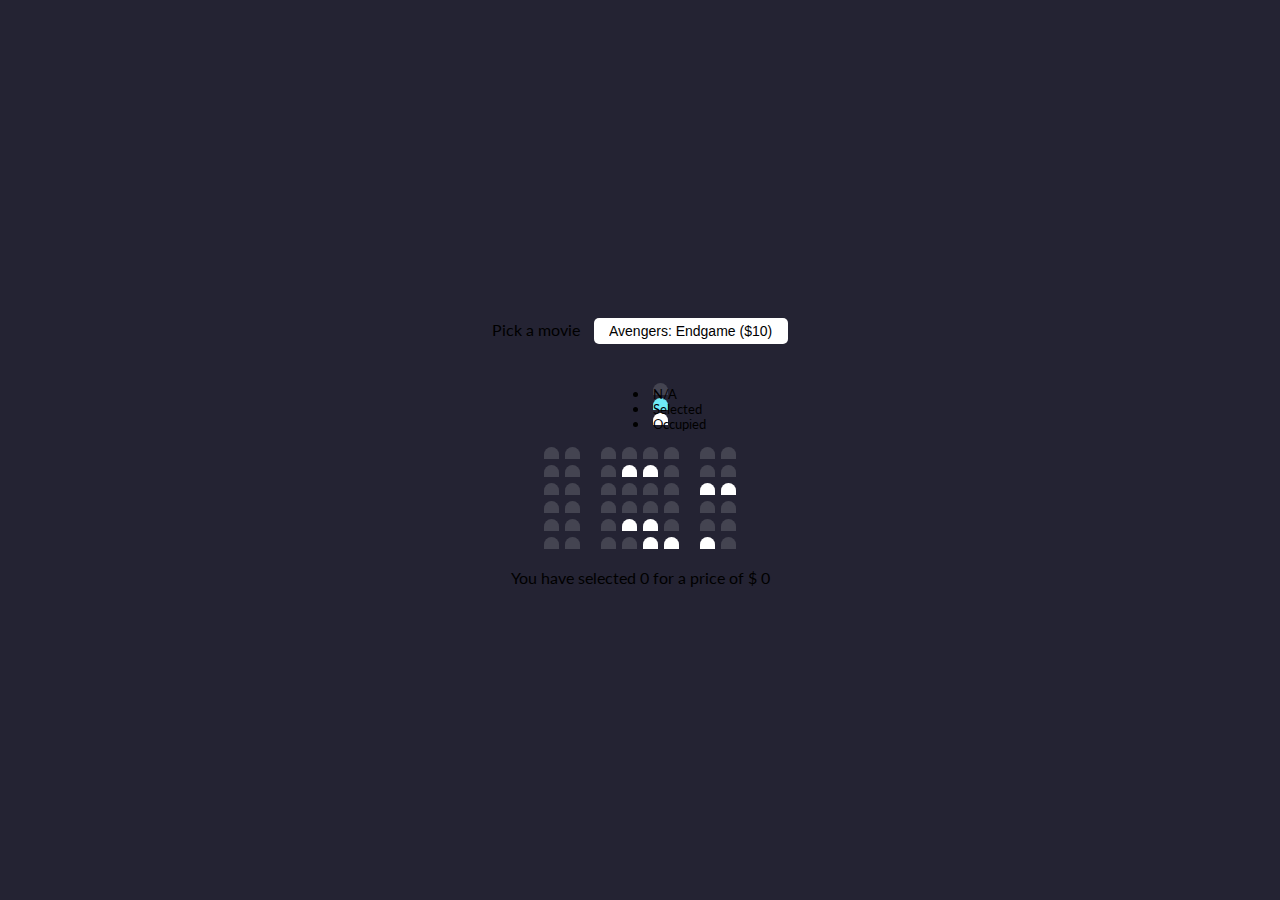
==== movie-seat-booking/index.html @ 5699d69d "20+ web projects with vanilla javascript" ====
<!DOCTYPE html>
<html lang="en">
<head>
    <meta charset="UTF-8">
    <meta name="viewport" content="width=device-width, initial-scale=1.0">
    <link rel="stylesheet" href="style.css">
    <title>Movie Seat Booking</title>
</head>
<body>
    <div class="movie-container">
        <label for="">Pick a movie</label>
        <select name="" id="movie">
            <option value="10">Avengers: Endgame ($10)</option>
            <option value="12">Joker ($12)</option>
            <option value="8">Toy Story 4 ($8)</option>
            <option value="9">The Lion King ($9)</option> 
        </select>
    </div>

    <ul class="showcase">
        <li>
            <div class="seat">
                <small>N/A</small>
            </div>
        </li>
        <li>
            <div class="seat selected">
                <small>Selected</small>
            </div>
        </li>
        <li>
            <div class="seat occupied">
                <small>Occupied</small>
            </div>
        </li>
    </ul>

    <div class="container">
        <div class="screen"></div>
        <div class="row">
            <div class="seat"></div>
            <div class="seat"></div>
            <div class="seat"></div>
            <div class="seat"></div>
            <div class="seat"></div>
            <div class="seat"></div>
            <div class="seat"></div>
            <div class="seat"></div>
        </div>
        <div class="row">
            <div class="seat"></div>
            <div class="seat"></div>
            <div class="seat"></div>
            <div class="seat occupied"></div>
            <div class="seat occupied"></div>
            <div class="seat"></div>
            <div class="seat"></div>
            <div class="seat"></div>
        </div>
        <div class="row">
            <div class="seat"></div>
            <div class="seat"></div>
            <div class="seat"></div>
            <div class="seat"></div>
            <div class="seat"></div>
            <div class="seat"></div>
            <div class="seat occupied"></div>
            <div class="seat occupied"></div>
        </div>
        <div class="row">
            <div class="seat"></div>
            <div class="seat"></div>
            <div class="seat"></div>
            <div class="seat"></div>
            <div class="seat"></div>
            <div class="seat"></div>
            <div class="seat"></div>
            <div class="seat"></div>
        </div>
        <div class="row">
            <div class="seat"></div>
            <div class="seat"></div>
            <div class="seat"></div>
            <div class="seat occupied"></div>
            <div class="seat occupied"></div>
            <div class="seat"></div>
            <div class="seat"></div>
            <div class="seat"></div>
        </div>
        <div class="row">
            <div class="seat"></div>
            <div class="seat"></div>
            <div class="seat"></div>
            <div class="seat"></div>
            <div class="seat occupied"></div>
            <div class="seat occupied"></div>
            <div class="seat occupied"></div>
            <div class="seat"></div>
        </div>
    </div>

    <p class="text">You have selected <span id="count">0</span> for a price of $ <span id="total">0</span></p>
    <script src="script.js"></script>
</body>
</html>
---- movie-seat-booking/style.css ----
@import url('https://fonts.googleapis.com/css2?family=Lato:ital,wght@0,100;0,300;0,400;0,700;0,900;1,100;1,300;1,400;1,700;1,900&display=swap');

* {
    box-sizing: border-box;

}

body{
    background-color: #242333;
    display: flex;
    flex-direction: column;
    align-items: center;
    justify-content: center;
    height: 100vh;
    font-family: 'Lato', sans-serif;
    margin: 0;

}

.movie-container {
    margin: 20px 0;
}

.movie-container select{
    background-color: #fff;
    border: 0;
    border-radius: 5px;
    font-size: 14px;
    margin-left: 10px;
    padding: 5px 15px 5px 15px;
    -moz-appearance: none;
    -webkit-appearance: none;
    appearance: none;

}

.seat {
    background-color: #444451;
    height: 12px;
    width: 15px;
    margin: 3px;
    border-top-left-radius: 10px;
    border-top-right-radius: 10px;
}

.seat.selected {
    background-color: #6feaf6;

}

.seat.occupied {
    background-color: #fff;
}

.seat:nth-of-type(2) {
    margin-right: 18px;
}
.seat:nth-last-of-type(2){
    margin-left: 18px;
}

.seat:not(.occupied):hover {
    cursor: pointer;
    transform: scale(1.2);
}

.showcase .seat:not(.occupied):hover {
    cursor: default;
    transform: scale(1.2);
}

.row {
    display: flex;
}
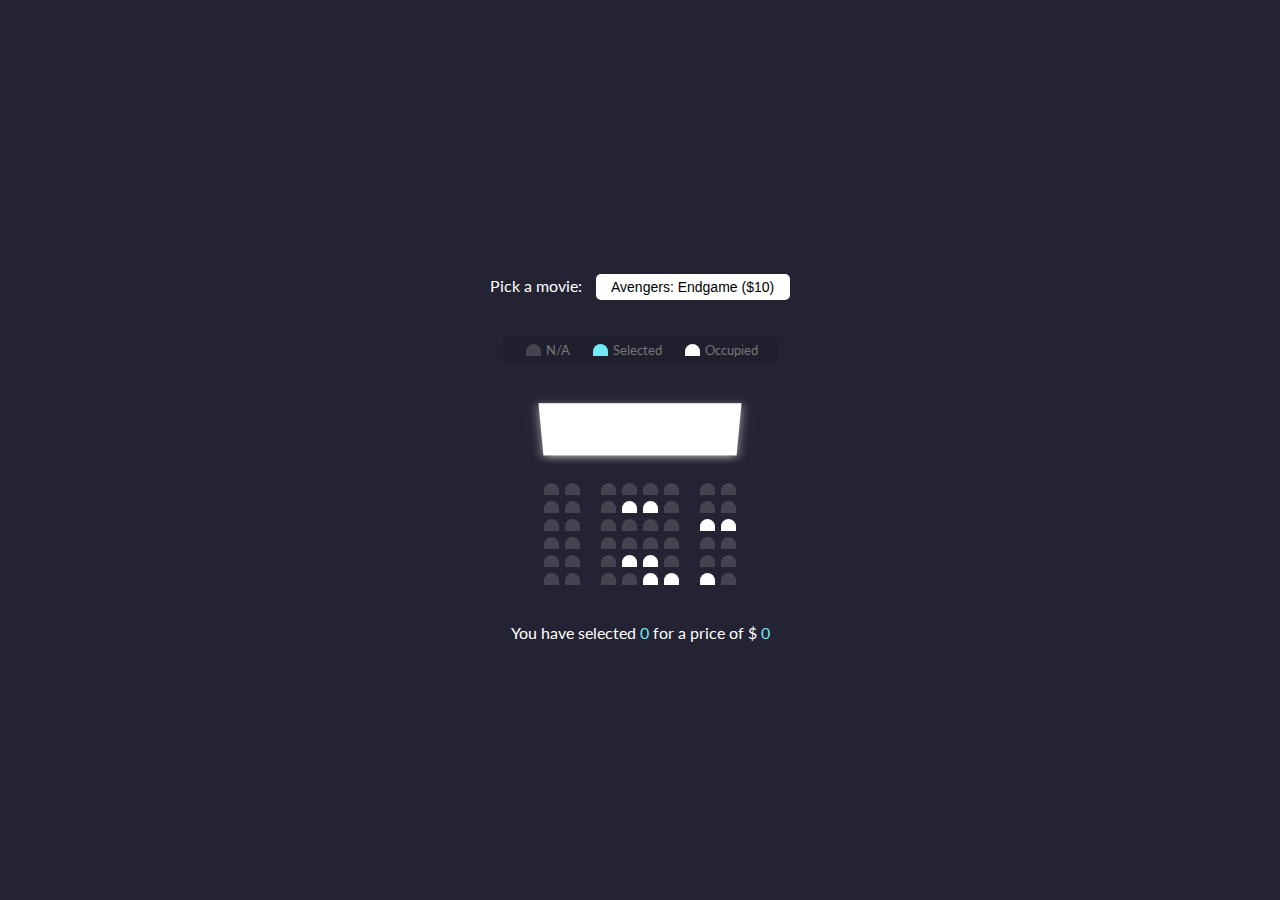
==== commit bf9dd4a1: "project update" ====
--- a/movie-seat-booking/index.html
+++ b/movie-seat-booking/index.html
@@ -8,8 +8,8 @@
 </head>
 <body>
     <div class="movie-container">
-        <label for="">Pick a movie</label>
-        <select name="" id="movie">
+        <label for="">Pick a movie:</label>
+        <select id="movie">
             <option value="10">Avengers: Endgame ($10)</option>
             <option value="12">Joker ($12)</option>
             <option value="8">Toy Story 4 ($8)</option>
@@ -19,19 +19,16 @@
 
     <ul class="showcase">
         <li>
-            <div class="seat">
-                <small>N/A</small>
-            </div>
+            <div class="seat"></div>
+            <small>N/A</small>
         </li>
         <li>
-            <div class="seat selected">
-                <small>Selected</small>
-            </div>
+            <div class="seat selected"></div>
+            <small>Selected</small>
         </li>
         <li>
-            <div class="seat occupied">
-                <small>Occupied</small>
-            </div>
+            <div class="seat occupied"></div>
+            <small>Occupied</small>
         </li>
     </ul>
 
@@ -99,7 +96,12 @@
         </div>
     </div>
 
-    <p class="text">You have selected <span id="count">0</span> for a price of $ <span id="total">0</span></p>
+    <p class="text">
+        You have selected <span id="count">0</span> for a price of $ 
+        <span id="total">0</span>
+    </p>
+
+
     <script src="script.js"></script>
 </body>
 </html>--- a/movie-seat-booking/style.css
+++ b/movie-seat-booking/style.css
@@ -1,12 +1,12 @@
-@import url('https://fonts.googleapis.com/css2?family=Lato:ital,wght@0,100;0,300;0,400;0,700;0,900;1,100;1,300;1,400;1,700;1,900&display=swap');
+@import url('https://fonts.googleapis.com/css?family=Lato&display=swap');
 
 * {
     box-sizing: border-box;
-
 }
 
 body{
     background-color: #242333;
+    color: #fff;
     display: flex;
     flex-direction: column;
     align-items: center;
@@ -14,7 +14,6 @@
     height: 100vh;
     font-family: 'Lato', sans-serif;
     margin: 0;
-
 }
 
 .movie-container {
@@ -31,7 +30,11 @@
     -moz-appearance: none;
     -webkit-appearance: none;
     appearance: none;
+}
 
+.container {
+    perspective: 1000px;
+    margin-bottom: 30px;
 }
 
 .seat {
@@ -66,9 +69,47 @@
 
 .showcase .seat:not(.occupied):hover {
     cursor: default;
-    transform: scale(1.2);
+    transform: scale(1);
+}
+
+.showcase {
+    background: rgba(0, 0, 0, 0.1);
+    padding: 5px 10px;
+    border-radius: 5px;
+    color: #777;
+    list-style-type: none;
+    display: flex;
+    justify-content: space-between;
+}
+
+.showcase li {
+    display: flex;
+    align-items: center;
+    justify-content: center;
+    margin: 0 10px;
+}
+
+.showcase li small {
+    margin-left: 2px;
 }
 
 .row {
     display: flex;
+}
+
+.screen {
+    background-color: #fff;
+    height: 70px;
+    width: 100%;
+    margin: 15px 0;
+    transform: rotateX(-45deg);
+    box-shadow: 0 3px 10px rgba(225, 225, 225, 0.7);
+}
+
+p.text {
+    margin: 5px 0;
+}
+
+p.text span {
+    color: #6feaf6;
 }